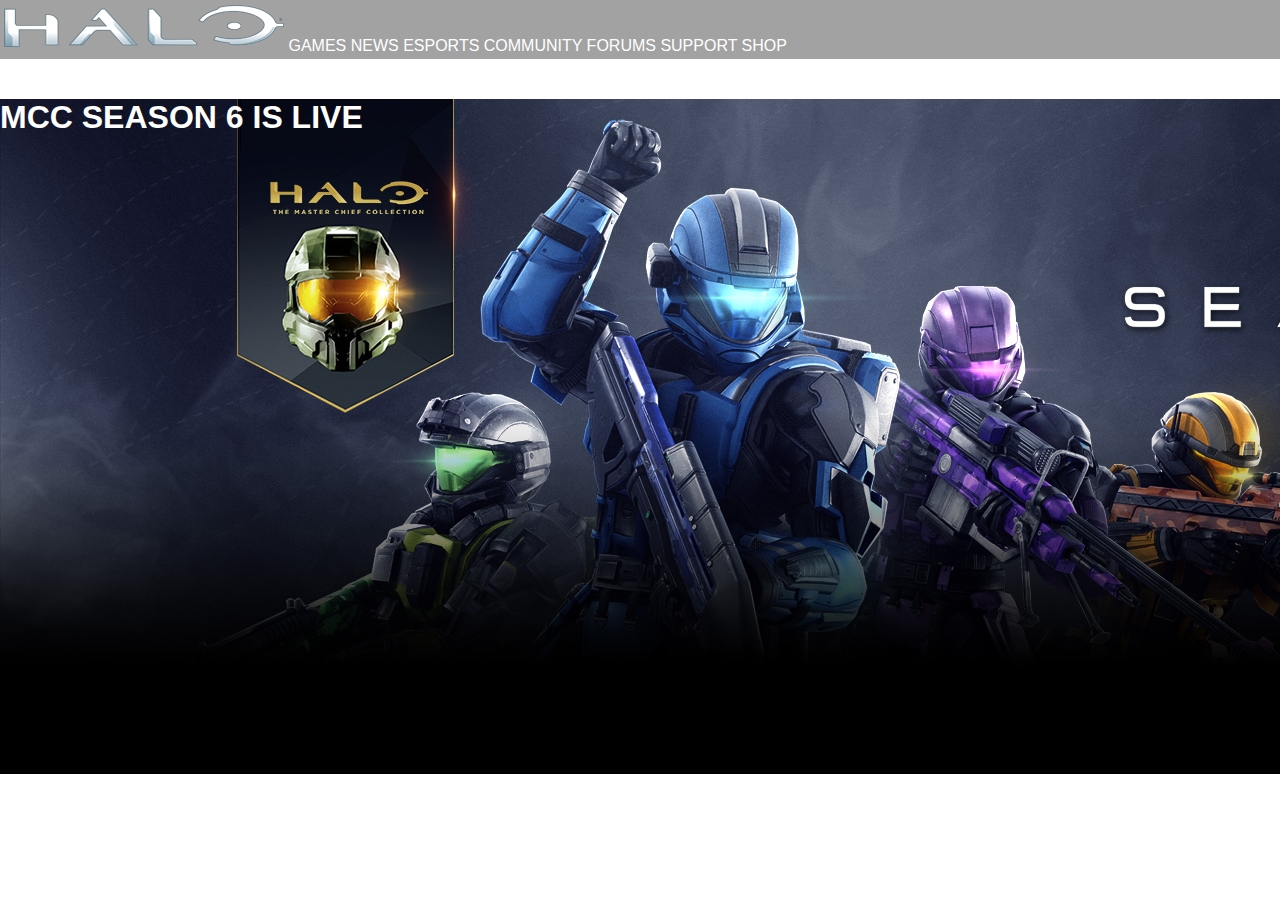
==== index.html @ d0c22069 "11:28" ====
<!DOCTYPE html>
<html lang="en">

<head>
    <link rel="icon" href="img/Logo_DIVVAC_photo-removebg-preview.png">
    <title>Halo</title>
    <link rel="stylesheet" href="index.css">
</head>

<body>
    <header>
        <section id="nav2">
        <nav> 
            <img src="assest/halologo.png">
            <a href="#hero">GAMES</a>
            <a href="#somos-divvac">NEWS</a>
            <a href="#nuestros-servicios">ESPORTS</a>
            <a href="#portafolios">COMMUNITY</a>
            <a href="#contactos">FORUMS</a>
            <a href="#">SUPPORT</a>
            <a href="#">SHOP</a>
        </nav>
    </section>

        <section id="hero">
            <h1>MCC SEASON 6 IS LIVE</h1>
        </section>
        </div>

    </header>
</body>

</html>
---- index.css ----
*{
    color: white;
    font-family: 'Franklin Gothic Medium', 'Arial Narrow', Arial, sans-serif;
}

#nav2 a{
    text-decoration: none;
}

#nav2{
    background-color: rgba(0, 0, 0, 0.363);
    padding: 4px;
    margin: -8px;

}

#hero {
    background-image: url(assest/banner.jpg);
    width: 1920px;
    height: 675px;
    margin-top: -60px;
    margin-left: -8px;
}

#hero h1{
    margin-top: 100px;
}
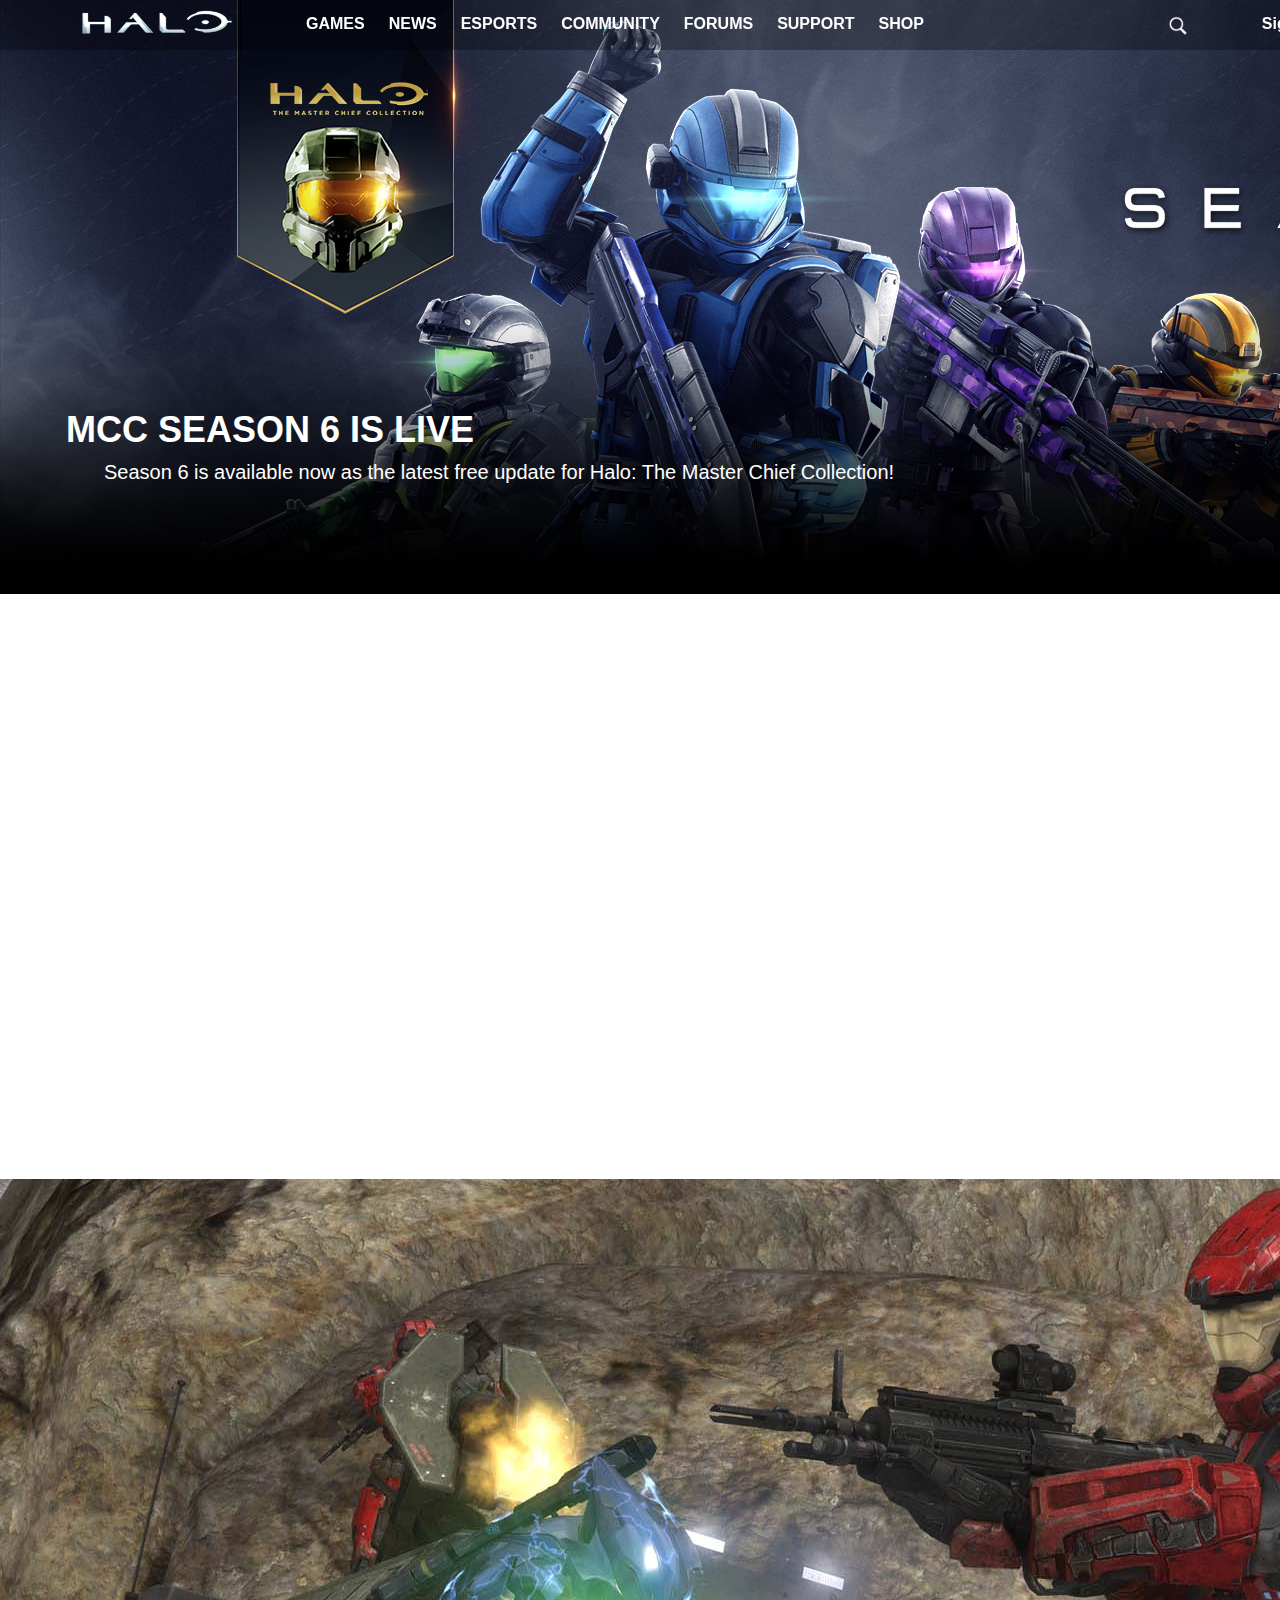
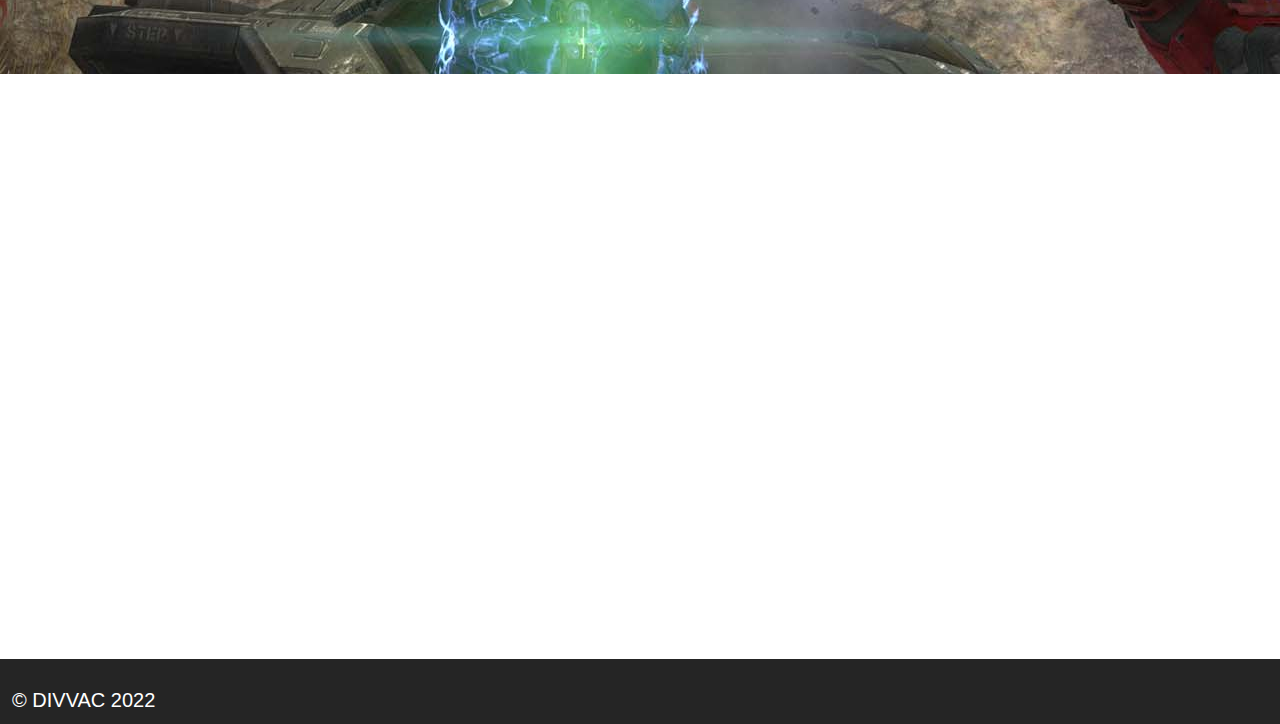
==== commit 55fa4402: "12:30" ====
--- a/index.html
+++ b/index.html
@@ -2,32 +2,70 @@
 <html lang="en">
 
 <head>
-    <link rel="icon" href="img/Logo_DIVVAC_photo-removebg-preview.png">
-    <title>Halo</title>
+    <link rel="icon" href=".-.">
+    <title>Halo Prueba</title>
     <link rel="stylesheet" href="index.css">
 </head>
 
 <body>
     <header>
-        <section id="nav2">
-        <nav> 
-            <img src="assest/halologo.png">
-            <a href="#hero">GAMES</a>
-            <a href="#somos-divvac">NEWS</a>
-            <a href="#nuestros-servicios">ESPORTS</a>
-            <a href="#portafolios">COMMUNITY</a>
-            <a href="#contactos">FORUMS</a>
-            <a href="#">SUPPORT</a>
-            <a href="#">SHOP</a>
-        </nav>
-    </section>
-
-        <section id="hero">
-            <h1>MCC SEASON 6 IS LIVE</h1>
-        </section>
+        <div class="container">
+            <div class="logo">
+                <a href="index.html"> <img src="assest/halologo.png"></a>
+            </div>
+            <div class="navsss">
+            <nav>
+                <a href="#">GAMES</a>
+                <a href="#">NEWS</a>
+                <a href="#">ESPORTS</a>
+                <a href="#">COMMUNITY</a>
+                <a href="#">FORUMS</a>
+                <a href="#">SUPPORT</a>
+                <a href="#">SHOP</a>
+            </nav>
+        </div>
+            <div class="lupa">
+                <a href="index.html"> <img src="assest/image.png" width="20px" height="20px"></a>
+            </div>
+            <div class="sign">
+            <nav>
+                <a href="#">Sign In</a>
+            </nav>
+        </div>
         </div>
 
     </header>
+
+    <section id="hero">
+        <h1>MCC SEASON 6 IS LIVE</h1>
+        <p>Season 6 is available now as the latest free update for
+            Halo: The Master Chief Collection!
+        </p>
+    </section>
+    <section id="somos-divvac">
+        <div class="container">
+        
+        </div>
+    </section>
+
+    <section id="nuestros-servicios">
+        <div class="container">
+        
+        </div>
+    </section>
+
+    <section id="portafolios">
+        <div class="container">
+            
+        </div>
+    </section>
+
+    <footer>
+        <section id="contactos">
+           
+        </section>
+            <p>&copy; DIVVAC 2022</p>
+    </footer>
 </body>
 
 </html>--- a/index.css
+++ b/index.css
@@ -1,27 +1,381 @@
 *{
-    color: white;
-    font-family: 'Franklin Gothic Medium', 'Arial Narrow', Arial, sans-serif;
-}
-
-#nav2 a{
+    box-sizing: border-box;
+}
+
+html{
+    scroll-behavior: smooth;
+}
+
+body{
+    font-family: 'Trebuchet MS', 'Lucida Sans Unicode', 'Lucida Grande', 'Lucida Sans', Arial, sans-serif;
+    margin: 0;
+}
+
+h1{ font-size: 2.25em;}
+h2{ font-size: 2.7em;}
+h3{ font-size: 2em;}
+p{ font-size: 1.25em;}
+ul{ list-style: none;}
+li{ font-size: 1.25em;}
+
+.container{
+    max-width: 800px;
+    margin: auto;
+}
+
+.color-acento{ color:blueviolet; }
+
+header{
+    background-color: rgba(0, 0, 0, 0.295);
+}
+
+header .logo{
+        background-size: cover;
+        background-position: center center;
+}
+
+.logo img {
+    max-height: 150px;
+    max-width: 150px; 
+    margin-left: -170px;
+}
+
+header .container{
+    display: flex;
+    flex-direction: column;
+    align-items: center;
+}
+
+header nav{
+    display: flex;
+    flex-direction: column;
+    text-align: center;
+    padding: 50px;
+    flex-direction: row;
+        padding-bottom: 0;
+        padding-right: 20px;
+}
+
+.navsss a {
+    margin-top: -40px;
+}
+
+.sign nav{
+    display: flex;
+    flex-direction: column;
+    text-align: center;
+    margin-top: -20px;
+
+}
+
+.lupa img{
+    margin-top: 5px;
+    margin-left: 200px;
+}
+
+header a{
+    white-space: nowrap;
+    padding: 5px 12px;
+    margin-top: -30px;
     text-decoration: none;
-}
-
-#nav2{
-    background-color: rgba(0, 0, 0, 0.363);
-    padding: 4px;
-    margin: -8px;
-
-}
-
-#hero {
-    background-image: url(assest/banner.jpg);
-    width: 1920px;
-    height: 675px;
-    margin-top: -60px;
-    margin-left: -8px;
+    font-weight: bold;
+    color: white;
+}
+
+header a:hover{
+    color: rgb(128, 128, 128);
+}
+
+a{
+    text-decoration: none;
+    color: rgb(255, 255, 255);
+}
+
+#hero{
+    display: flex;
+    align-items: center;
+    justify-content: center;
+    height: 66vh;
+    background-image: url("assest/banner.jpg");
 }
 
 #hero h1{
-    margin-top: 100px;
-}+    white-space: nowrap;
+    color: white;
+    margin-top: 290px;
+    margin-left: -320px;
+}
+
+#hero p{
+    white-space: nowrap;
+    color: white;
+    margin-top: 370px;
+    margin-left: -370px;
+}
+
+#somos-divvac .container{
+    text-align: center;
+    padding: 250px 12px;
+}
+
+#nuestros-servicios{
+    background-image: url(assest/halo-rojo.jpg);
+    height: 55vh;
+    color: white;
+    text-align: center;
+}
+
+#nuestros-servicios .container{
+    padding: 60px 12px;
+}
+
+#nuestros-servicios h2{
+    margin-top: 0;
+    font-size: 3.2em;
+}
+
+#nuestros-servicios p{
+    display: none;
+}
+
+#nuestros-servicios .carta{
+    background-position: center center;
+    background-size: cover;
+    padding: 40px 0px;
+    margin: 70px 30px;
+    border-radius: 15px;
+}
+
+#portafolios{
+    background-color: rgb(255, 255, 255);
+    color: white;
+    text-align: center;
+    height: 65vh;
+}
+
+#portafolios .container{
+    padding: 200px 12px;
+}
+
+#portafolios h2{
+    margin-top: 0;
+    font-size: 3.2em;
+}
+
+#portafolios p{
+    display: none;
+}
+
+#portafolios .carta{
+    background-position: center center;
+    background-size: cover;
+    padding: 50px 0px;
+    margin: 10px;
+    border-radius: 15px;
+}
+
+#contactos button{
+    font-size: 5vw;
+}
+
+
+footer{
+    background-color: rgb(37, 37, 37);
+}
+
+footer p{
+    margin: 0;
+    padding: 12px;
+    color: rgb(255, 255, 255);
+}
+
+footer .container{
+    height: 150px;
+    display: flex;
+    justify-content: center;
+    align-items: flex-end;
+    box-shadow: #000000;
+}
+
+@media (min-width: 850px){
+    header{
+        position: fixed;
+        width: 100%;
+    }
+
+    header .container{
+        flex-direction: row;
+        justify-content: space-between;
+    }
+    
+    #somos-divvac {
+        height: 65vh;
+        }
+
+
+    #somos-divvac .container{
+        display: flex;
+        justify-content: space-evenly;
+    }
+
+    #somos-divvac .texto{
+        width: 50%;
+        max-width: 600px;
+        text-align: initial;
+        padding-left: 30px;
+        display: flex;
+        flex-direction: column;
+        justify-content: center;
+    }
+
+    #nuestros-servicios .programas{
+        display: flex;
+        justify-content: center;
+    }
+
+    #nuestos-servicios button{
+        text-decoration: none;
+        color: rgb(255, 255, 255);
+    }
+
+    #nuestros-servicios p{
+        display: block;
+        margin-top: 30px;
+    }
+
+    #nuestros-servicios h2{
+        font-size: 4em;
+    }
+
+    #nuestros-servicios h3{
+        margin-top: -45px;
+    }
+    
+    #nuestros-servicios p{
+        display: block;
+        margin-bottom: 20px;
+        color: #c2c2c2;
+    }
+
+    #portafolios .programas{
+        display: flex;
+        justify-content: center;
+    }
+
+    #portafolios p{
+        display: block;
+        margin-top: 40px;
+        color: #c2c2c2;
+    }
+
+    #portafolios h2{
+        font-size: 4em;
+    }
+
+    #portafolios h3{
+        margin-top: 0;
+    }
+
+    #contactos{
+        text-shadow: 0 0 20px rgb(19, 20, 19); 
+        height: 2vh;
+    }
+
+    #contactos .container {
+        text-align: center;
+    }
+
+    #contactos table{
+        margin-left: 800px;
+        margin-top: -210px;
+        text-align: left;
+        color: rgb(255, 255, 255);
+    }
+
+    #contactos p{
+        margin-left: 1400px;
+        margin-top: -140px;
+        text-align: left;
+        color: rgb(255, 255, 255);
+        font-size: 1em;
+        
+    }
+
+    #contactos a{
+        text-decoration: none;
+        color: rgb(255, 255, 255);
+    }
+
+    #contactos textarea{
+        margin-left: 1400px;
+        margin-top: 10px;
+        text-align: left;
+        border-radius: 10px;
+        box-shadow: 0 0 20px rgb(19, 20, 19);
+    }
+
+    #contactos .logo-final{
+        background-image: url("img/image.png");
+            background-size: cover;
+            background-position: center center;
+            height: 300px;
+            width: 300px; 
+            margin-left: 230px;
+            margin-top: 0px;
+
+    }
+
+    #contactos h3{
+        font-size: 3em;
+        text-align: center;
+        margin-bottom: 30px;
+    }
+
+    #contactos ul{
+        margin-left: 100px;
+    }
+
+    #contactos h2{
+        font-size: 5em;
+        text-align: center;
+    }
+
+    #contactos h4{
+        font-size: 0.50em;
+        margin-left: -5px;
+        margin-top: 0px;
+    }
+
+    #contactos button{
+        margin-left: 1507px;
+        margin-top: 10px;
+        max-width: 300px;
+        max-height: 40px;
+        color: rgb(255, 255, 255);
+    }
+
+
+    #contactos button{
+        font-size: 2em;
+    }
+
+    footer .container{
+        justify-content: flex-end;
+        margin-left: 1400px;
+        margin-top: -100px;
+
+    }
+
+}
+
+@media (min-width: 1200px) {
+    #portafolios{
+        background-position-x: calc(100vw - 800px);
+    }
+}
+
+    @media (min-width: 1200px) {
+        #contactos{
+            background-position-x: calc(100vw - 800px);
+        }
+    }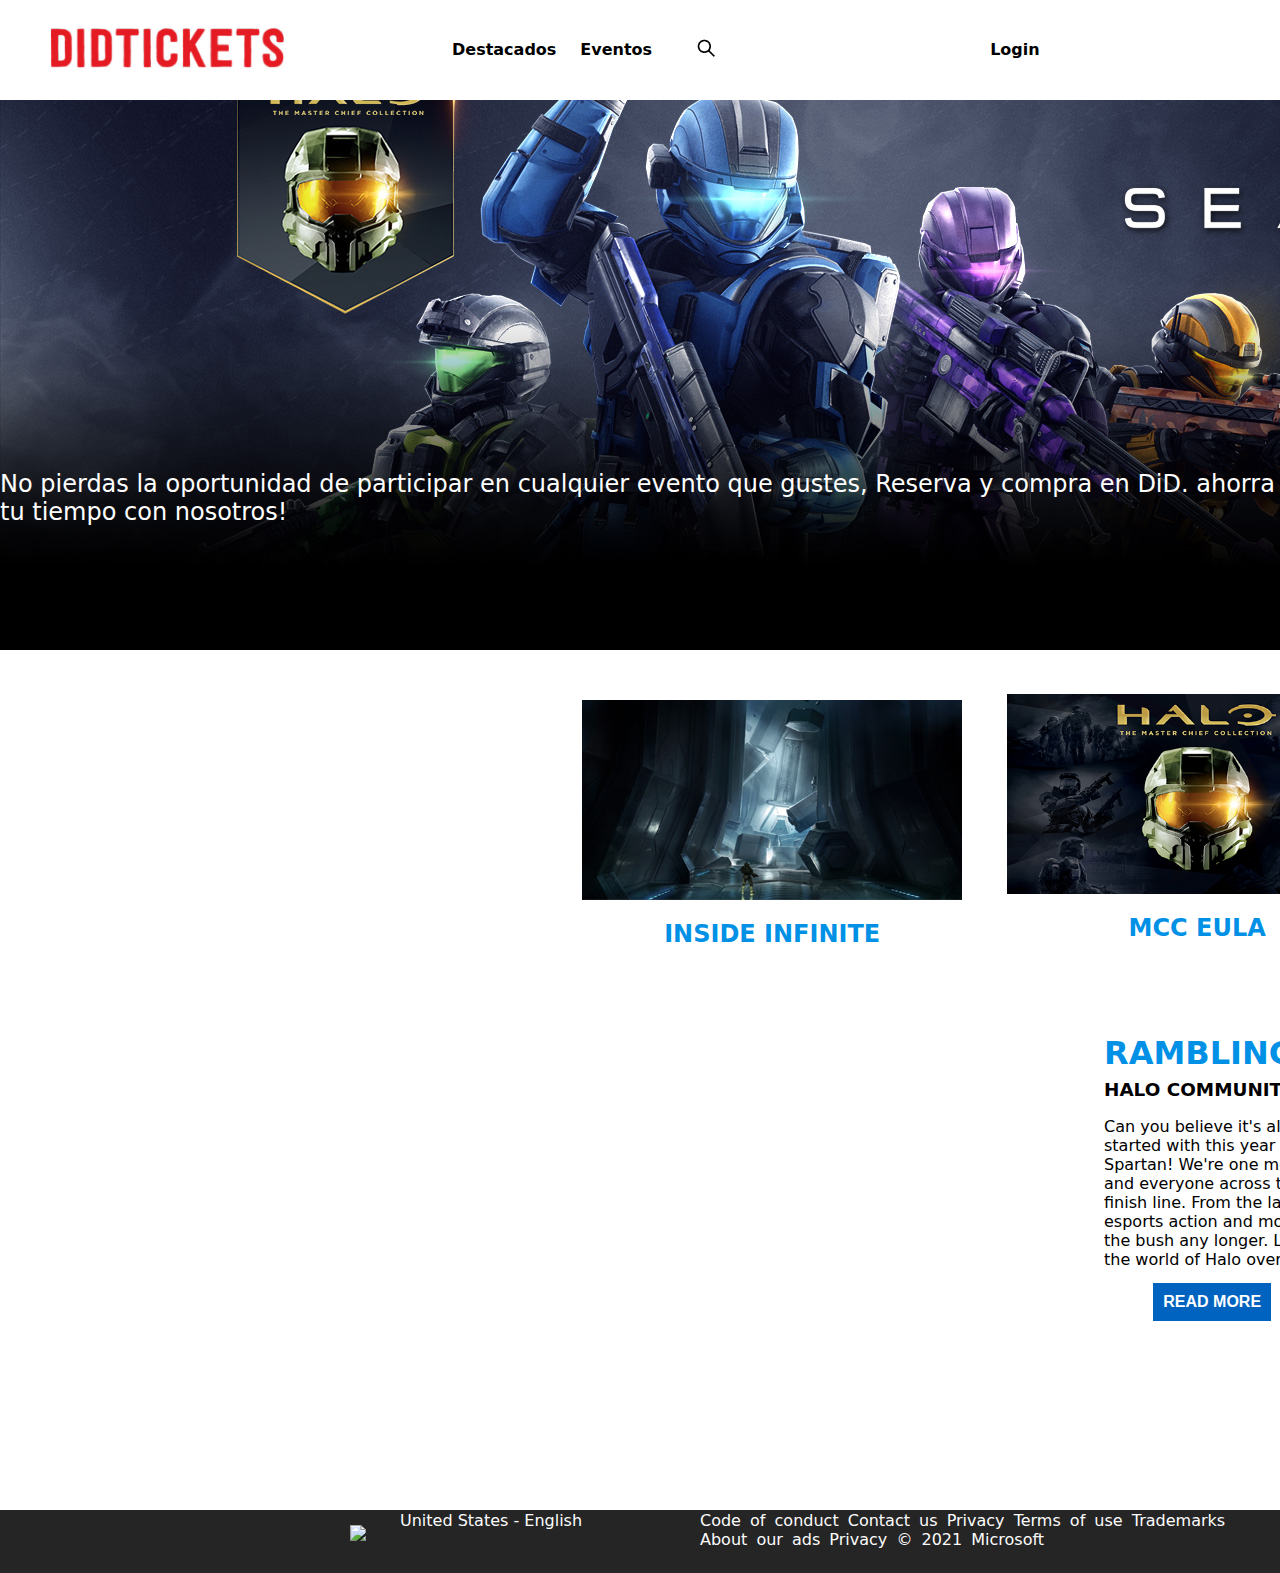
==== commit d4c6c1f4: "11" ====
--- a/index.html
+++ b/index.html
@@ -1,71 +1,107 @@
-<!DOCTYPE html>
-<html lang="en">
-
-<head>
-    <link rel="icon" href=".-.">
-    <title>Halo Prueba</title>
-    <link rel="stylesheet" href="index.css">
-</head>
-
-<body>
-    <header>
-        <div class="container">
-            <div class="logo">
-                <a href="index.html"> <img src="assest/halologo.png"></a>
-            </div>
-            <div class="navsss">
-            <nav>
-                <a href="#">GAMES</a>
-                <a href="#">NEWS</a>
-                <a href="#">ESPORTS</a>
-                <a href="#">COMMUNITY</a>
-                <a href="#">FORUMS</a>
-                <a href="#">SUPPORT</a>
-                <a href="#">SHOP</a>
-            </nav>
-        </div>
-            <div class="lupa">
-                <a href="index.html"> <img src="assest/image.png" width="20px" height="20px"></a>
-            </div>
-            <div class="sign">
-            <nav>
-                <a href="#">Sign In</a>
-            </nav>
-        </div>
-        </div>
-
-    </header>
-
-    <section id="hero">
-        <h1>MCC SEASON 6 IS LIVE</h1>
-        <p>Season 6 is available now as the latest free update for
-            Halo: The Master Chief Collection!
-        </p>
-    </section>
-    <section id="somos-divvac">
-        <div class="container">
-        
-        </div>
-    </section>
-
-    <section id="nuestros-servicios">
-        <div class="container">
-        
-        </div>
-    </section>
-
-    <section id="portafolios">
-        <div class="container">
-            
-        </div>
-    </section>
-
-    <footer>
-        <section id="contactos">
-           
-        </section>
-            <p>&copy; DIVVAC 2022</p>
-    </footer>
-</body>
-
+<!DOCTYPE html>
+<html lang="en">
+
+<head>
+    <link rel="icon" href="assest/favicon.ico">
+    <title>DiDtickets.cl - Sitio Oficial de Ventas de Entradas</title>
+    <link rel="stylesheet" href="index.css">
+</head>
+
+<body>
+    <header>
+        <div class="container">
+            <div class="logo">
+                <a href="index.html"> <img src="assest/halologo.png"></a>
+            </div>
+            <div class="navsss">
+            <nav>
+                <a href="#">Destacados</a>
+                <a href="#">Eventos</a>
+            </nav>
+        </div>
+            <div class="lupa">
+                <a href="index.html"> <img src="assest/image.png" width="20px" height="20px"></a>
+            </div>
+            <div class="sign">
+            <nav>
+                <a href="#">Login</a>
+            </nav>
+        </div>
+        </div>
+
+    </header>
+
+
+    <section id="hero">
+        <p>No pierdas la
+            oportunidad de
+            participar en
+            cualquier evento
+            que gustes,
+            Reserva y
+            compra en DiD.
+            ahorra tu tiempo
+            con nosotros!</p>
+    </div>
+    
+
+
+    </section>
+    <section id="hero2">
+        <div class="container">
+            <div class="footers">
+            <div class="foot1"><img src="assest/footer1.jpg">
+                <h1>INSIDE INFINITE</h1>
+            </div>
+            <div class="foot2"><img src="assest/footer2.jpg">
+                <h1>MCC EULA</h1>
+            </div>
+            <div class="foot3"><img src="assest/footer3.jpg">
+                <h1>SUNSETTING XBOX 360 GAME SERVICES</h1>
+            </div>
+            <div class="foot4">
+                <h2>RAMBLING RAVEN</h2>
+                <h3>HALO COMMUNITY UPDATE</h3>
+            </div>
+            <div class="parrafo4">
+                <p>Can you believe it's already mid-April? It still feels
+                    like we're just getting started with this year so I guess
+                    that goes to show that time stops fot no Spartan! We're one
+                    month closer to that tantalizing Fall 2021 designation and
+                    everyone across the studio is working hard to get us across
+                    the finish line. From the latest Inside Infinite to MCC's
+                    Season 6 to some HCS esports action and more, there's a lot
+                    to recap so we won't beat around the bush any longer. Let's
+                    look back and see what has been going on in the world of Halo
+                    over the last month or so!
+                </p>
+            </div>
+            <div class="button-footer">
+            <button>READ MORE</button>
+        </div>
+            </div>
+    </div>
+    </section>
+
+    <footer>
+        <div class="idioma">
+            <img src="assest/iconworld.png">
+        <p>United States - English</p>
+    </div>
+        <div class="ultimo">
+        <p>Code of conduct
+        Contact us
+        Privacy
+        Terms of use
+        Trademarks
+        About our ads
+        Privacy
+        &copy; 2021 Microsoft</p>
+    </div>
+    <div class="img-final">
+        <img src="assest/logo-microsoft.png">
+    </div>
+    </footer>
+</body>
+
 </html>--- a/index.css
+++ b/index.css
@@ -1,381 +1,384 @@
-*{
-    box-sizing: border-box;
-}
-
-html{
-    scroll-behavior: smooth;
-}
-
-body{
-    font-family: 'Trebuchet MS', 'Lucida Sans Unicode', 'Lucida Grande', 'Lucida Sans', Arial, sans-serif;
-    margin: 0;
-}
-
-h1{ font-size: 2.25em;}
-h2{ font-size: 2.7em;}
-h3{ font-size: 2em;}
-p{ font-size: 1.25em;}
-ul{ list-style: none;}
-li{ font-size: 1.25em;}
-
-.container{
-    max-width: 800px;
-    margin: auto;
-}
-
-.color-acento{ color:blueviolet; }
-
-header{
-    background-color: rgba(0, 0, 0, 0.295);
-}
-
-header .logo{
-        background-size: cover;
-        background-position: center center;
-}
-
-.logo img {
-    max-height: 150px;
-    max-width: 150px; 
-    margin-left: -170px;
-}
-
-header .container{
-    display: flex;
-    flex-direction: column;
-    align-items: center;
-}
-
-header nav{
-    display: flex;
-    flex-direction: column;
-    text-align: center;
-    padding: 50px;
-    flex-direction: row;
-        padding-bottom: 0;
-        padding-right: 20px;
-}
-
-.navsss a {
-    margin-top: -40px;
-}
-
-.sign nav{
-    display: flex;
-    flex-direction: column;
-    text-align: center;
-    margin-top: -20px;
-
-}
-
-.lupa img{
-    margin-top: 5px;
-    margin-left: 200px;
-}
-
-header a{
-    white-space: nowrap;
-    padding: 5px 12px;
-    margin-top: -30px;
-    text-decoration: none;
-    font-weight: bold;
-    color: white;
-}
-
-header a:hover{
-    color: rgb(128, 128, 128);
-}
-
-a{
-    text-decoration: none;
-    color: rgb(255, 255, 255);
-}
-
-#hero{
-    display: flex;
-    align-items: center;
-    justify-content: center;
-    height: 66vh;
-    background-image: url("assest/banner.jpg");
-}
-
-#hero h1{
-    white-space: nowrap;
-    color: white;
-    margin-top: 290px;
-    margin-left: -320px;
-}
-
-#hero p{
-    white-space: nowrap;
-    color: white;
-    margin-top: 370px;
-    margin-left: -370px;
-}
-
-#somos-divvac .container{
-    text-align: center;
-    padding: 250px 12px;
-}
-
-#nuestros-servicios{
-    background-image: url(assest/halo-rojo.jpg);
-    height: 55vh;
-    color: white;
-    text-align: center;
-}
-
-#nuestros-servicios .container{
-    padding: 60px 12px;
-}
-
-#nuestros-servicios h2{
-    margin-top: 0;
-    font-size: 3.2em;
-}
-
-#nuestros-servicios p{
-    display: none;
-}
-
-#nuestros-servicios .carta{
-    background-position: center center;
-    background-size: cover;
-    padding: 40px 0px;
-    margin: 70px 30px;
-    border-radius: 15px;
-}
-
-#portafolios{
-    background-color: rgb(255, 255, 255);
-    color: white;
-    text-align: center;
-    height: 65vh;
-}
-
-#portafolios .container{
-    padding: 200px 12px;
-}
-
-#portafolios h2{
-    margin-top: 0;
-    font-size: 3.2em;
-}
-
-#portafolios p{
-    display: none;
-}
-
-#portafolios .carta{
-    background-position: center center;
-    background-size: cover;
-    padding: 50px 0px;
-    margin: 10px;
-    border-radius: 15px;
-}
-
-#contactos button{
-    font-size: 5vw;
-}
-
-
-footer{
-    background-color: rgb(37, 37, 37);
-}
-
-footer p{
-    margin: 0;
-    padding: 12px;
-    color: rgb(255, 255, 255);
-}
-
-footer .container{
-    height: 150px;
-    display: flex;
-    justify-content: center;
-    align-items: flex-end;
-    box-shadow: #000000;
-}
-
-@media (min-width: 850px){
-    header{
-        position: fixed;
-        width: 100%;
-    }
-
-    header .container{
-        flex-direction: row;
-        justify-content: space-between;
-    }
-    
-    #somos-divvac {
-        height: 65vh;
-        }
-
-
-    #somos-divvac .container{
-        display: flex;
-        justify-content: space-evenly;
-    }
-
-    #somos-divvac .texto{
-        width: 50%;
-        max-width: 600px;
-        text-align: initial;
-        padding-left: 30px;
-        display: flex;
-        flex-direction: column;
-        justify-content: center;
-    }
-
-    #nuestros-servicios .programas{
-        display: flex;
-        justify-content: center;
-    }
-
-    #nuestos-servicios button{
-        text-decoration: none;
-        color: rgb(255, 255, 255);
-    }
-
-    #nuestros-servicios p{
-        display: block;
-        margin-top: 30px;
-    }
-
-    #nuestros-servicios h2{
-        font-size: 4em;
-    }
-
-    #nuestros-servicios h3{
-        margin-top: -45px;
-    }
-    
-    #nuestros-servicios p{
-        display: block;
-        margin-bottom: 20px;
-        color: #c2c2c2;
-    }
-
-    #portafolios .programas{
-        display: flex;
-        justify-content: center;
-    }
-
-    #portafolios p{
-        display: block;
-        margin-top: 40px;
-        color: #c2c2c2;
-    }
-
-    #portafolios h2{
-        font-size: 4em;
-    }
-
-    #portafolios h3{
-        margin-top: 0;
-    }
-
-    #contactos{
-        text-shadow: 0 0 20px rgb(19, 20, 19); 
-        height: 2vh;
-    }
-
-    #contactos .container {
-        text-align: center;
-    }
-
-    #contactos table{
-        margin-left: 800px;
-        margin-top: -210px;
-        text-align: left;
-        color: rgb(255, 255, 255);
-    }
-
-    #contactos p{
-        margin-left: 1400px;
-        margin-top: -140px;
-        text-align: left;
-        color: rgb(255, 255, 255);
-        font-size: 1em;
-        
-    }
-
-    #contactos a{
-        text-decoration: none;
-        color: rgb(255, 255, 255);
-    }
-
-    #contactos textarea{
-        margin-left: 1400px;
-        margin-top: 10px;
-        text-align: left;
-        border-radius: 10px;
-        box-shadow: 0 0 20px rgb(19, 20, 19);
-    }
-
-    #contactos .logo-final{
-        background-image: url("img/image.png");
-            background-size: cover;
-            background-position: center center;
-            height: 300px;
-            width: 300px; 
-            margin-left: 230px;
-            margin-top: 0px;
-
-    }
-
-    #contactos h3{
-        font-size: 3em;
-        text-align: center;
-        margin-bottom: 30px;
-    }
-
-    #contactos ul{
-        margin-left: 100px;
-    }
-
-    #contactos h2{
-        font-size: 5em;
-        text-align: center;
-    }
-
-    #contactos h4{
-        font-size: 0.50em;
-        margin-left: -5px;
-        margin-top: 0px;
-    }
-
-    #contactos button{
-        margin-left: 1507px;
-        margin-top: 10px;
-        max-width: 300px;
-        max-height: 40px;
-        color: rgb(255, 255, 255);
-    }
-
-
-    #contactos button{
-        font-size: 2em;
-    }
-
-    footer .container{
-        justify-content: flex-end;
-        margin-left: 1400px;
-        margin-top: -100px;
-
-    }
-
-}
-
-@media (min-width: 1200px) {
-    #portafolios{
-        background-position-x: calc(100vw - 800px);
-    }
-}
-
-    @media (min-width: 1200px) {
-        #contactos{
-            background-position-x: calc(100vw - 800px);
-        }
-    }+*{
+    box-sizing: border-box;
+}
+
+html{
+    scroll-behavior: smooth;
+}
+
+body{
+    font-family: system-ui, -apple-system, BlinkMacSystemFont, 'Segoe UI', Roboto, Oxygen, Ubuntu, Cantarell, 'Open Sans', 'Helvetica Neue', sans-serif;
+    margin: 0;
+}
+
+h1{ font-size: 2.25em;}
+h2{ font-size: 2.7em;}
+h3{ font-size: 2em;}
+ul{ list-style: none;}
+li{ font-size: 1.25em;}
+
+
+ button{
+    padding: 10px;
+    font-size: 1em;
+    font-weight: bold;
+    color: white;
+    background-color: rgb(0, 99, 192);
+    cursor: pointer;
+    border: #000000;
+ }
+
+ button:hover{
+    background-color: rgb(71, 97, 245)
+}
+
+ 
+.container{
+    max-width: 500px;
+    margin: auto;
+}
+
+header{
+    background-color: rgb(255, 255, 255);
+}
+
+header .logo{
+        background-size: cover;
+        background-position: center center;
+    margin-top: -80px;
+} 
+
+.logo img {
+    max-height: 250px;
+    max-width: 250px; 
+    margin-left: -360px;
+    margin-top: 80px;
+}
+
+header .container{
+    display: flex;
+    flex-direction: column;
+    align-items: center;
+}
+
+header nav{
+    display: flex;
+    flex-direction: column;
+    text-align: center;
+    padding: 50px;
+    flex-direction: row;
+        padding-bottom: 0;
+        padding-right: 20px;
+}
+
+.navsss{
+height: 100px;
+
+}
+
+.navsss a {
+    margin-top: -15px
+}
+
+.sign a {
+    margin-top: -40px;
+    margin-left: 200px;
+}
+
+header a{
+    white-space: nowrap;
+    padding: 5px 12px;
+    margin-top: -50px;
+    text-decoration: none;
+    font-weight: bold;
+    color: rgb(0, 0, 0);
+}
+
+header a:hover{
+    color: rgb(128, 128, 128);
+}
+
+a{
+    text-decoration: none;
+    color: rgb(255, 255, 255);
+}
+
+#hero{
+    display: flex;
+    align-items: center;
+    justify-content: center;
+    height: 650px;
+    background-image: url("assest/banner.jpg");
+}
+
+#hero p{
+    font-size: 1.5em;
+    color: white;
+    margin-top: 370px;
+}
+
+.buttons{
+    margin-top: 500px;
+    margin-left: -640px;
+}
+
+/* -------segundo container-------- */
+
+.footers img {
+                width: 380px;
+                height: 200px;
+            }
+            
+            .foot1 {
+                margin-top: -200px;
+                margin-left: -750px;
+            }
+            
+            .foot2 {
+                margin-left: 100px;
+                margin-top: -270px;
+            }
+            
+            .foot3 {
+                margin-left: 950px;
+                margin-top: -272px;
+            }
+
+            .foot4 {
+                background-image: url(assest/foto4.PNG);
+                width: 543px;
+                height: 307px;
+                margin-top: 100px;
+                margin-left: 122px;
+            }
+
+            .foot4 h2 {
+                margin-top: 100px;
+                margin-left: 580px;
+                white-space: nowrap;
+                color: rgb(0, 145, 230);
+                font-size: 2em;
+            }
+
+            .foot4 h3 {
+                margin-top: -20px;
+                margin-left: 580px;
+                white-space: nowrap;
+                color: rgb(0, 0, 0);
+                font-size: 1.15em;
+            }
+
+            .parrafo4 {
+                margin-top: -240px;
+                margin-left: 702px;
+                margin-right: 200px;
+                text-align: left;
+                color: rgb(0, 0, 0);
+                font-size: 1em;
+            }
+
+            .button-footer{
+                margin-top: -2px;
+                margin-left: 130px;
+            }
+
+#hero2 h1{
+    white-space: nowrap;
+    color: rgb(0, 145, 230);
+    font-size: 1.50em;
+}
+
+#hero2 .container{
+    text-align: center;
+    padding: 250px 12px;
+}
+
+/* -------tercer container-------- */
+
+.tres-container{
+    box-shadow: 10px  black;
+    text-shadow: 10px black;
+}
+
+.title1 h1 {
+                margin-top: 100px;
+                margin-left: -900px;
+                white-space: nowrap;
+                color: rgb(0, 145, 230);
+                font-size: 1.75em;
+            }
+
+            .title2 h3{
+                margin-top: -20px;
+                margin-left: -870px;
+                white-space: nowrap;
+                font-size: 1.20em;
+                color: rgb(255, 255, 255);
+            }
+
+            .title3 p{
+                margin-top: 15px;
+                margin-left: -214px;
+                margin-right: 450px;
+                text-align: left;
+                font-size: 1.20em;
+                color: rgb(255, 255, 255);
+            }
+
+            .buttons2{
+                margin-top: 30px;
+                margin-left: -730px;
+                
+            }
+
+            .caratulas{
+                margin-top: -250px;
+                margin-left: 520px;
+                box-shadow: inherit;
+            }
+
+#hero3{
+    background-image: url(assest/halo-rojo.png);
+    height: 550px;
+    color: white;
+    text-align: center;
+}
+
+#hero3 .container{
+    padding: 60px 12px;
+}
+
+/* -------cuarto container-------- */
+
+#hero4{
+    background-color: rgb(255, 255, 255);
+    color: white;
+    text-align: center;
+    height: 65vh;
+}
+
+#hero4 .container{
+    padding: 200px 12px;
+}
+
+.title11 h1 {
+                margin-top: -150px;
+                margin-left: -900px;
+                white-space: nowrap;
+                color: rgb(0, 145, 230);
+                font-size: 1.75em;
+            }
+
+            .title22 h3{
+                margin-top: -20px;
+                margin-left: -850px;
+                white-space: nowrap;
+                font-size: 1.20em;
+                color: rgb(0, 0, 0);
+            }
+
+            .title33 p{
+                margin-top: 15px;
+                margin-left: -210px;
+                margin-right: 450px;
+                text-align: left;
+                font-size: 1.20em;
+                color: rgb(0, 0, 0);
+            }
+
+            .buttons22{
+                margin-top: 30px;
+                margin-left: -740px;
+                
+            }
+
+            .caratulas{
+                margin-top: -250px;
+                margin-left: 520px;
+                box-shadow: inherit;
+            }
+
+/* -------- ultimo container ----------- */
+
+footer{
+    background-color: rgb(37, 37, 37);
+    height: 7vh;
+}
+
+footer .container{
+    display: flex;
+    justify-content: center;
+    align-items: flex-end;
+}
+
+@media (min-width: 850px){
+    header{
+        position: fixed;
+        width: 100%;
+    }
+
+    header .container{
+        flex-direction: row;
+        justify-content: space-between;
+    }
+    
+    #hero2 {
+        height: 850px;
+        }
+
+
+    #hero2 .container{
+        display: flex;
+        justify-content: space-evenly;
+    }
+
+    #hero3 .programas{
+        display: flex;
+        justify-content: center;
+    }
+
+
+    footer p{
+        color: rgb(252, 252, 252);
+        cursor: pointer;
+    }
+    
+    footer .container{
+        justify-content: flex-end;
+
+    }
+
+    .idioma img{
+        width: 30px;
+        margin-left: 350px;
+        margin-top: 17px;
+        width: 40px;
+        margin-left: 350px;
+        margin-top: 15px;
+
+    }
+
+    .idioma p{
+        margin-left: 400px;
+        margin-top: -34px;
+    }
+    
+    .idioma{
+        margin-top: 10px;
+    }
+
+    .ultimo p{
+        margin-left: 700px;
+        margin-top: -35px;
+        word-spacing: 0.25em;
+    }
+
+    .img-final img{
+        width: 150px;
+    }
+
+    .img-final{
+        margin-left: 1500px;
+        margin-top: -45px;
+    }
+}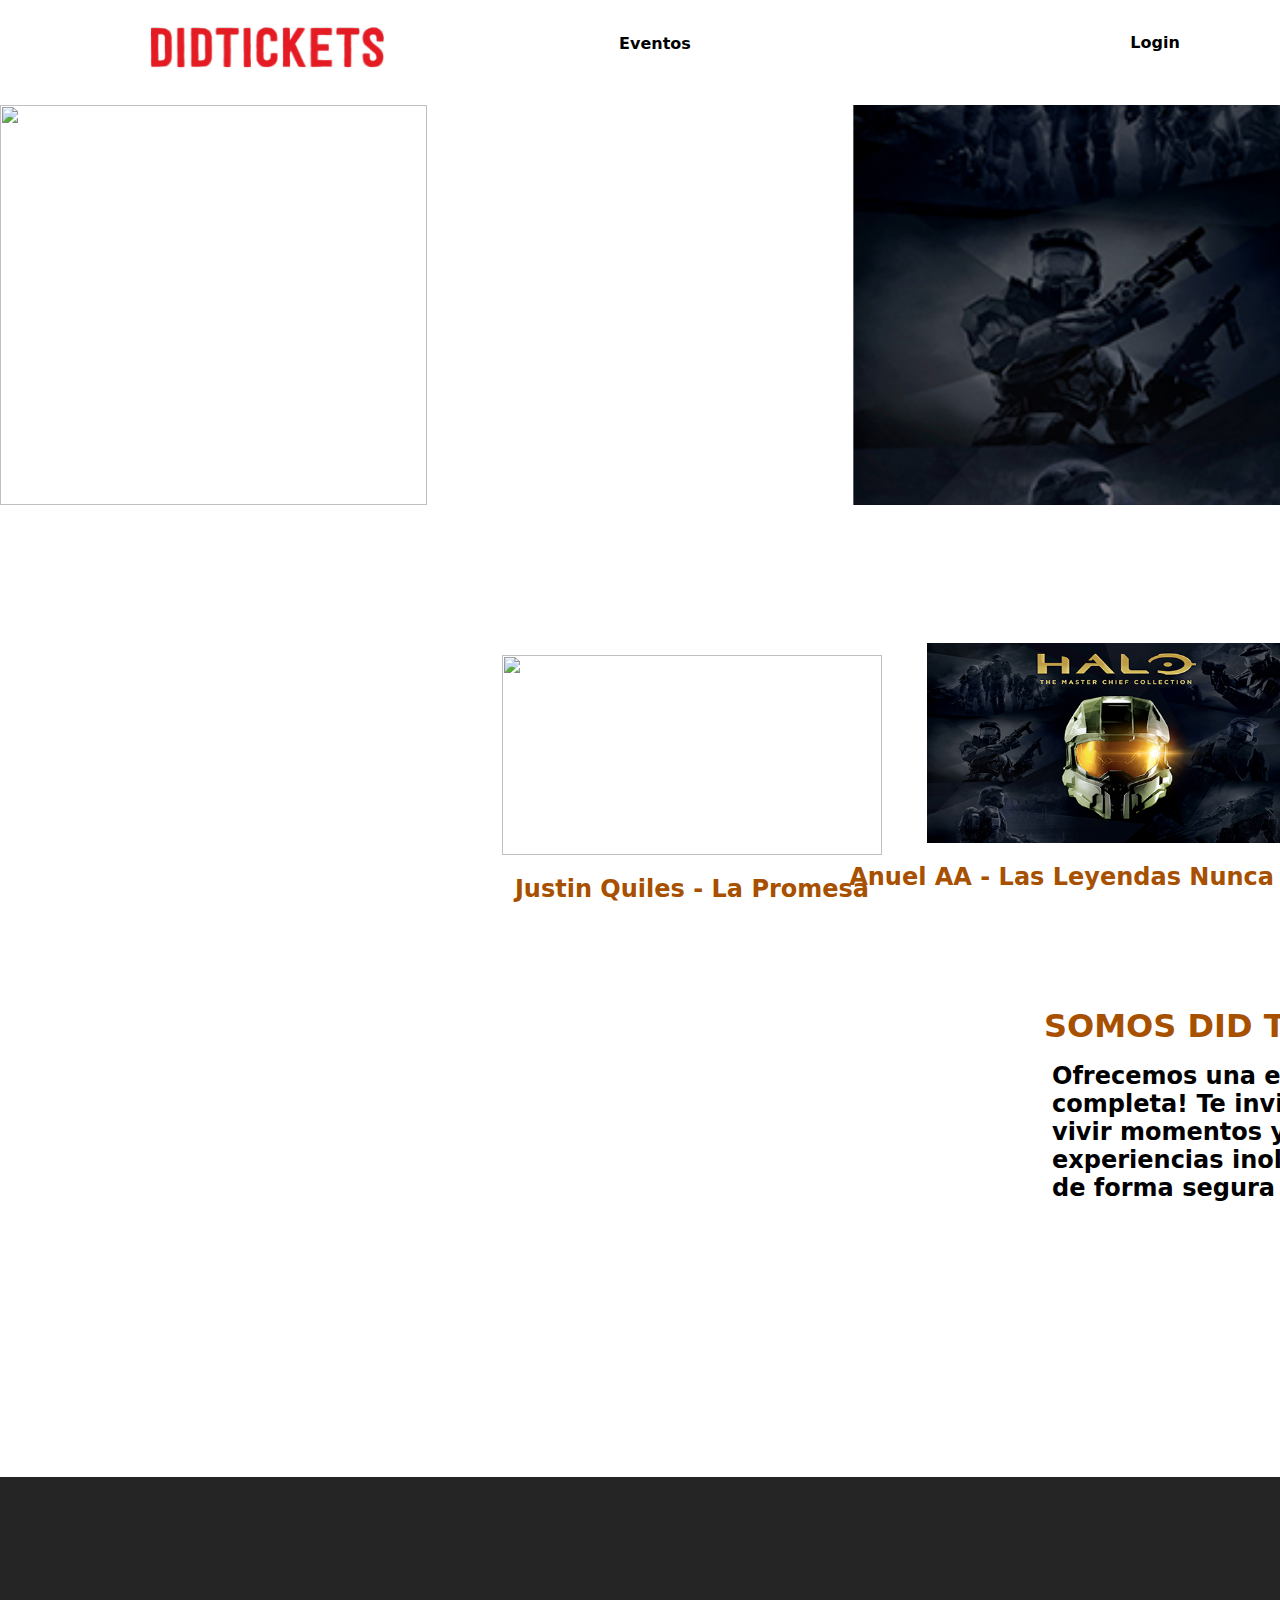
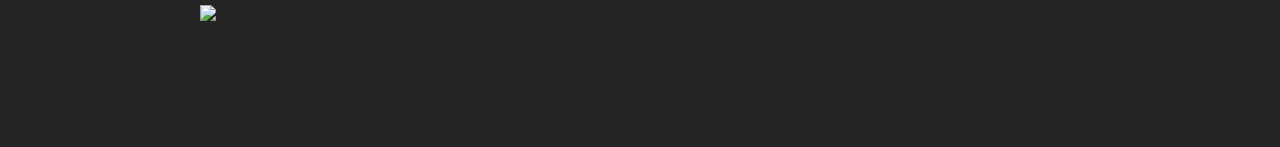
==== commit e19158bd: "1222" ====
--- a/index.html
+++ b/index.html
@@ -2,26 +2,22 @@
 <html lang="en">
 
 <head>
-    <link rel="icon" href="assest/favicon.ico">
+    <link rel="icon" href="assest/icon_did.png">
     <title>DiDtickets.cl - Sitio Oficial de Ventas de Entradas</title>
     <link rel="stylesheet" href="index.css">
 </head>
 
 <body>
-    <header>
+    <section id= "header">
         <div class="container">
             <div class="logo">
                 <a href="index.html"> <img src="assest/halologo.png"></a>
             </div>
             <div class="navsss">
             <nav>
-                <a href="#">Destacados</a>
-                <a href="#">Eventos</a>
+                <a href="#hero2">Eventos</a>
             </nav>
         </div>
-            <div class="lupa">
-                <a href="index.html"> <img src="assest/image.png" width="20px" height="20px"></a>
-            </div>
             <div class="sign">
             <nav>
                 <a href="#">Login</a>
@@ -29,77 +25,52 @@
         </div>
         </div>
 
-    </header>
+    </section>
 
 
     <section id="hero">
-        <p>No pierdas la
-            oportunidad de
-            participar en
-            cualquier evento
-            que gustes,
-            Reserva y
-            compra en DiD.
-            ahorra tu tiempo
-            con nosotros!</p>
+
+        <div class="carousel">
+            <div class="carousel-inner">
+              <img src="assest/footer1.png" class="active">
+              <img src="assest/footer2.jpg">
+              <img src="assest/footer3.jpg">
+            </div>
+          </div>
+          
     </div>
-    
-
 
     </section>
     <section id="hero2">
         <div class="container">
             <div class="footers">
-            <div class="foot1"><img src="assest/footer1.jpg">
-                <h1>INSIDE INFINITE</h1>
+            <div class="foot1"><img src="assest/footer1.png">
+                <h1>Justin Quiles - La Promesa</h1>
             </div>
             <div class="foot2"><img src="assest/footer2.jpg">
-                <h1>MCC EULA</h1>
+                <h1>Anuel AA - Las Leyendas Nunca Mueren</h1>
             </div>
             <div class="foot3"><img src="assest/footer3.jpg">
-                <h1>SUNSETTING XBOX 360 GAME SERVICES</h1>
+                <h1>Carlos Vives - El Tour de los 30</h1>
             </div>
             <div class="foot4">
-                <h2>RAMBLING RAVEN</h2>
-                <h3>HALO COMMUNITY UPDATE</h3>
+                <h2>SOMOS DID TICKETS</h2>
             </div>
-            <div class="parrafo4">
-                <p>Can you believe it's already mid-April? It still feels
-                    like we're just getting started with this year so I guess
-                    that goes to show that time stops fot no Spartan! We're one
-                    month closer to that tantalizing Fall 2021 designation and
-                    everyone across the studio is working hard to get us across
-                    the finish line. From the latest Inside Infinite to MCC's
-                    Season 6 to some HCS esports action and more, there's a lot
-                    to recap so we won't beat around the bush any longer. Let's
-                    look back and see what has been going on in the world of Halo
-                    over the last month or so!
-                </p>
-            </div>
-            <div class="button-footer">
-            <button>READ MORE</button>
-        </div>
+            <div class="fot11">
+                <h3>Ofrecemos una experiencia completa! 
+                    Te invitamos a vivir momentos y experiencias
+                    inolvidables, de forma segura y simple.</h3>
             </div>
     </div>
     </section>
 
     <footer>
-        <div class="idioma">
-            <img src="assest/iconworld.png">
-        <p>United States - English</p>
-    </div>
         <div class="ultimo">
-        <p>Code of conduct
-        Contact us
-        Privacy
-        Terms of use
-        Trademarks
-        About our ads
-        Privacy
-        &copy; 2021 Microsoft</p>
+        <p>
+        &copy; 2023 DiDtickets</p>
     </div>
     <div class="img-final">
-        <img src="assest/logo-microsoft.png">
+        <img src="assest/didremove.png">
     </div>
     </footer>
 </body>
--- a/index.css
+++ b/index.css
@@ -38,14 +38,16 @@
     margin: auto;
 }
 
-header{
+#header{
+    height: 5px;
     background-color: rgb(255, 255, 255);
 }
 
-header .logo{
+#header .logo{
         background-size: cover;
         background-position: center center;
-    margin-top: -80px;
+    margin-top: -60px;
+    margin-left: -300px;
 } 
 
 .logo img {
@@ -55,13 +57,13 @@
     margin-top: 80px;
 }
 
-header .container{
+#header .container{
     display: flex;
     flex-direction: column;
     align-items: center;
 }
 
-header nav{
+#header nav{
     display: flex;
     flex-direction: column;
     text-align: center;
@@ -71,30 +73,25 @@
         padding-right: 20px;
 }
 
-.navsss{
-height: 100px;
-
-}
-
-.navsss a {
-    margin-top: -15px
+.navsss {
+    margin-top: -100px
 }
 
 .sign a {
-    margin-top: -40px;
-    margin-left: 200px;
-}
-
-header a{
+
+    margin-left: 1000px;
+    margin-top: -80px;
+}
+
+#header a{
     white-space: nowrap;
     padding: 5px 12px;
-    margin-top: -50px;
     text-decoration: none;
     font-weight: bold;
     color: rgb(0, 0, 0);
 }
 
-header a:hover{
+#header a:hover{
     color: rgb(128, 128, 128);
 }
 
@@ -107,9 +104,60 @@
     display: flex;
     align-items: center;
     justify-content: center;
-    height: 650px;
-    background-image: url("assest/banner.jpg");
-}
+    height: 600px;
+   }
+
+.carousel {
+    position: relative;
+    width: 1000%;
+    height: 400px;
+    overflow: hidden;
+  }
+  
+  .carousel-inner {
+    display: flex;
+    width: 300%;
+    height: 100%;
+    animation: slide 5s infinite;
+  }
+  
+  .carousel-inner img {
+    width: 33.33333%;
+    height: 100%;
+    object-fit: cover;
+  }
+  
+  .carousel-inner img.active {
+    transform: translateX(0);
+  }
+  
+  .carousel-inner img:first-of-type {
+    transform: translateX(0);
+  }
+  
+  .carousel-inner img:nth-of-type(2) {
+    transform: translateX(-33.33333%);
+  }
+  
+  .carousel-inner img:last-of-type {
+    transform: translateX(-66.66666%);
+  }
+  
+  @keyframes slide {
+    0% {
+      transform: translateX(0);
+    }
+    33.33% {
+      transform: translateX(0);
+    }
+    66.66% {
+      transform: translateX(-33.33333%);
+    }
+    100% {
+      transform: translateX(-33.33333%);
+    }
+  }
+  
 
 #hero p{
     font-size: 1.5em;
@@ -136,36 +184,40 @@
             
             .foot2 {
                 margin-left: 100px;
-                margin-top: -270px;
+                margin-top: -276px;
             }
             
             .foot3 {
                 margin-left: 950px;
-                margin-top: -272px;
+                margin-top: -276px;
             }
 
             .foot4 {
-                background-image: url(assest/foto4.PNG);
-                width: 543px;
-                height: 307px;
+                background-image: url(assest/imagendid.png);
+                width: 467px;
+                height: 331px;
                 margin-top: 100px;
                 margin-left: 122px;
             }
 
             .foot4 h2 {
                 margin-top: 100px;
-                margin-left: 580px;
+                margin-left: 520px;
                 white-space: nowrap;
-                color: rgb(0, 145, 230);
+                color: rgb(167, 80, 0);
                 font-size: 2em;
             }
 
-            .foot4 h3 {
-                margin-top: -20px;
-                margin-left: 580px;
-                white-space: nowrap;
+            .fot11 h3 {
                 color: rgb(0, 0, 0);
-                font-size: 1.15em;
+                font-size: 1.5em;
+            }
+
+            .fot11 {
+                margin-top: -300px;
+                margin-left: 650px;
+                margin-right: 300px;
+                text-align: left;
             }
 
             .parrafo4 {
@@ -183,8 +235,7 @@
             }
 
 #hero2 h1{
-    white-space: nowrap;
-    color: rgb(0, 145, 230);
+    color: rgb(167, 80, 0);
     font-size: 1.50em;
 }
 
@@ -193,116 +244,11 @@
     padding: 250px 12px;
 }
 
-/* -------tercer container-------- */
-
-.tres-container{
-    box-shadow: 10px  black;
-    text-shadow: 10px black;
-}
-
-.title1 h1 {
-                margin-top: 100px;
-                margin-left: -900px;
-                white-space: nowrap;
-                color: rgb(0, 145, 230);
-                font-size: 1.75em;
-            }
-
-            .title2 h3{
-                margin-top: -20px;
-                margin-left: -870px;
-                white-space: nowrap;
-                font-size: 1.20em;
-                color: rgb(255, 255, 255);
-            }
-
-            .title3 p{
-                margin-top: 15px;
-                margin-left: -214px;
-                margin-right: 450px;
-                text-align: left;
-                font-size: 1.20em;
-                color: rgb(255, 255, 255);
-            }
-
-            .buttons2{
-                margin-top: 30px;
-                margin-left: -730px;
-                
-            }
-
-            .caratulas{
-                margin-top: -250px;
-                margin-left: 520px;
-                box-shadow: inherit;
-            }
-
-#hero3{
-    background-image: url(assest/halo-rojo.png);
-    height: 550px;
-    color: white;
-    text-align: center;
-}
-
-#hero3 .container{
-    padding: 60px 12px;
-}
-
-/* -------cuarto container-------- */
-
-#hero4{
-    background-color: rgb(255, 255, 255);
-    color: white;
-    text-align: center;
-    height: 65vh;
-}
-
-#hero4 .container{
-    padding: 200px 12px;
-}
-
-.title11 h1 {
-                margin-top: -150px;
-                margin-left: -900px;
-                white-space: nowrap;
-                color: rgb(0, 145, 230);
-                font-size: 1.75em;
-            }
-
-            .title22 h3{
-                margin-top: -20px;
-                margin-left: -850px;
-                white-space: nowrap;
-                font-size: 1.20em;
-                color: rgb(0, 0, 0);
-            }
-
-            .title33 p{
-                margin-top: 15px;
-                margin-left: -210px;
-                margin-right: 450px;
-                text-align: left;
-                font-size: 1.20em;
-                color: rgb(0, 0, 0);
-            }
-
-            .buttons22{
-                margin-top: 30px;
-                margin-left: -740px;
-                
-            }
-
-            .caratulas{
-                margin-top: -250px;
-                margin-left: 520px;
-                box-shadow: inherit;
-            }
-
 /* -------- ultimo container ----------- */
 
 footer{
     background-color: rgb(37, 37, 37);
-    height: 7vh;
+    height: 30vh;
 }
 
 footer .container{
@@ -348,37 +294,18 @@
 
     }
 
-    .idioma img{
-        width: 30px;
-        margin-left: 350px;
-        margin-top: 17px;
-        width: 40px;
-        margin-left: 350px;
-        margin-top: 15px;
-
-    }
-
-    .idioma p{
-        margin-left: 400px;
-        margin-top: -34px;
-    }
-    
-    .idioma{
-        margin-top: 10px;
-    }
-
     .ultimo p{
-        margin-left: 700px;
-        margin-top: -35px;
-        word-spacing: 0.25em;
+        margin-left:1450px;
+        word-spacing: 0.4em;
+        font-size: 1.4em;
     }
 
     .img-final img{
-        width: 150px;
+        width: 400px;
     }
 
     .img-final{
-        margin-left: 1500px;
-        margin-top: -45px;
+        margin-left: 200px;
+        margin-top: 50px;
     }
 }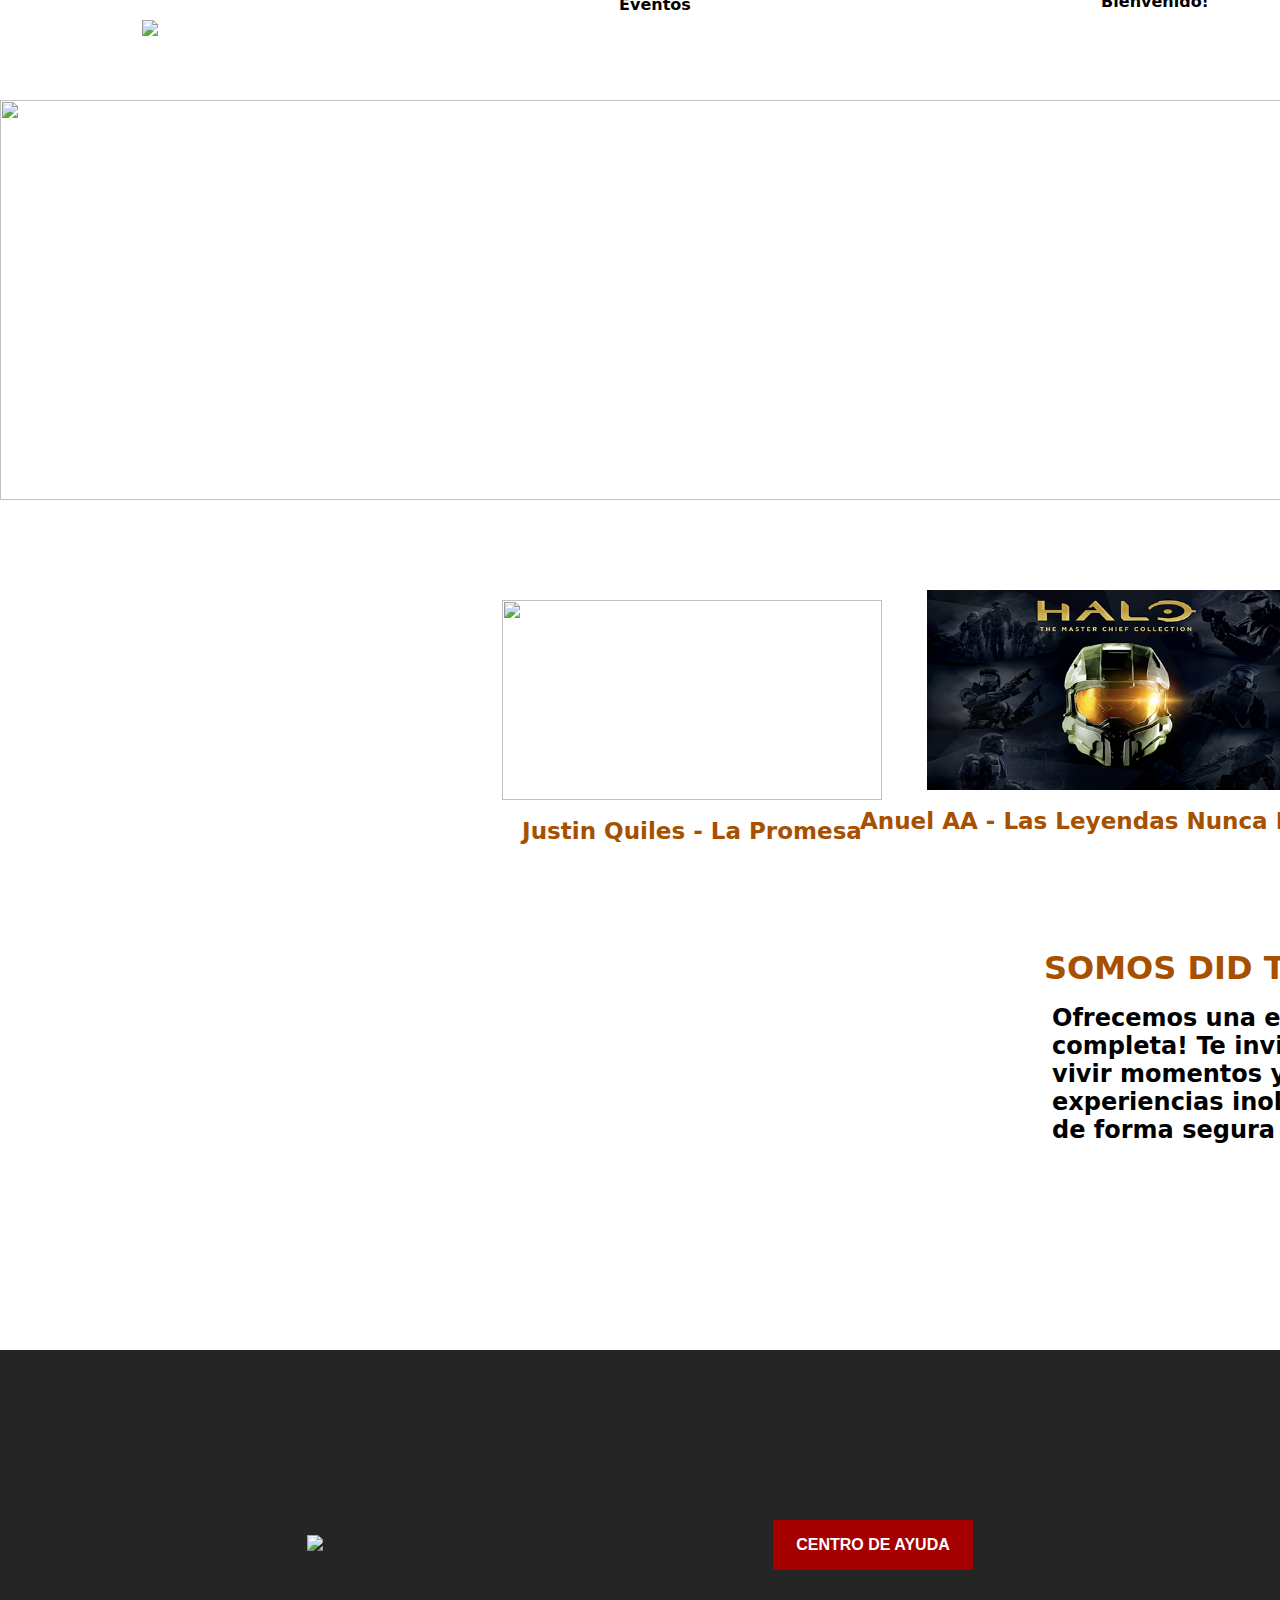
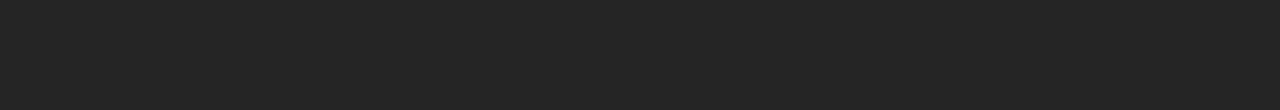
==== commit 28dcb1cf: "23" ====
--- a/index.html
+++ b/index.html
@@ -11,7 +11,7 @@
     <section id= "header">
         <div class="container">
             <div class="logo">
-                <a href="index.html"> <img src="assest/halologo.png"></a>
+                <a href="index.html"> <img src="assest/logodid.png"></a>
             </div>
             <div class="navsss">
             <nav>
@@ -20,7 +20,7 @@
         </div>
             <div class="sign">
             <nav>
-                <a href="#">Login</a>
+                <a href="#">Bienvenido!</a>
             </nav>
         </div>
         </div>
@@ -32,9 +32,9 @@
 
         <div class="carousel">
             <div class="carousel-inner">
-              <img src="assest/footer1.png" class="active">
-              <img src="assest/footer2.jpg">
-              <img src="assest/footer3.jpg">
+              <img src="assest/ruletafoot1.jpg" class="active">
+              <img src="assest/ruletafoot2.jpg">
+              <img src="assest/ruletafoot3.jpg">
             </div>
           </div>
           
@@ -44,14 +44,14 @@
     <section id="hero2">
         <div class="container">
             <div class="footers">
-            <div class="foot1"><img src="assest/footer1.png">
-                <h1>Justin Quiles - La Promesa</h1>
+            <div class="foot1"><a href="justin.html"> <img src="assest/footer1.png"></a>
+                <h1><a href="justin.html">Justin Quiles - La Promesa</a></h1>
             </div>
-            <div class="foot2"><img src="assest/footer2.jpg">
-                <h1>Anuel AA - Las Leyendas Nunca Mueren</h1>
+            <div class="foot2"><a href="anuel.html"> <img src="assest/footer2.jpg"></a>
+                <h1><a href="anuel.html">Anuel AA - Las Leyendas Nunca Mueren</a></h1>
             </div>
-            <div class="foot3"><img src="assest/footer3.jpg">
-                <h1>Carlos Vives - El Tour de los 30</h1>
+            <div class="foot3"><a href="carlos.html"> <img src="assest/footer3.jpg"></a>
+                <h1><a href="carlos.html">Carlos Vives - El Tour de los 30</a></h1>
             </div>
             <div class="foot4">
                 <h2>SOMOS DID TICKETS</h2>
@@ -63,16 +63,9 @@
             </div>
     </div>
     </section>
-
     <footer>
-        <div class="ultimo">
-        <p>
-        &copy; 2023 DiDtickets</p>
-    </div>
-    <div class="img-final">
-        <img src="assest/didremove.png">
-    </div>
+        <a href="index.html"> <img src="assest/didremove.png"></a>
+        <button type="submit=">CENTRO DE AYUDA</button>
     </footer>
 </body>
-
 </html>--- a/index.css
+++ b/index.css
@@ -18,18 +18,20 @@
 li{ font-size: 1.25em;}
 
 
- button{
-    padding: 10px;
+button{
+    height: 50px;
+    width: 200px;
     font-size: 1em;
     font-weight: bold;
     color: white;
-    background-color: rgb(0, 99, 192);
+    background-color: rgb(164, 0, 0);
     cursor: pointer;
     border: #000000;
  }
 
  button:hover{
-    background-color: rgb(71, 97, 245)
+    background-color: rgb(255, 255, 255);
+    color: rgb(0, 0, 0);
 }
 
  
@@ -39,7 +41,7 @@
 }
 
 #header{
-    height: 5px;
+    height: 0px;
     background-color: rgb(255, 255, 255);
 }
 
@@ -80,7 +82,7 @@
 .sign a {
 
     margin-left: 1000px;
-    margin-top: -80px;
+    margin-top: -82px;
 }
 
 #header a{
@@ -109,22 +111,22 @@
 
 .carousel {
     position: relative;
-    width: 1000%;
+    width: 1800px;
     height: 400px;
     overflow: hidden;
   }
-  
-  .carousel-inner {
-    display: flex;
-    width: 300%;
+
+.carousel-inner img {
+    width: 1800px;
+    height: 400px;
+    object-fit: cover;
+}
+
+.carousel-inner {
+    display: flex;
+    width: 800%;
     height: 100%;
-    animation: slide 5s infinite;
-  }
-  
-  .carousel-inner img {
-    width: 33.33333%;
-    height: 100%;
-    object-fit: cover;
+    animation: slide 15s infinite;
   }
   
   .carousel-inner img.active {
@@ -136,11 +138,11 @@
   }
   
   .carousel-inner img:nth-of-type(2) {
-    transform: translateX(-33.33333%);
+    transform: translateX(0%);
   }
   
   .carousel-inner img:last-of-type {
-    transform: translateX(-66.66666%);
+    transform: translateX(0%);
   }
   
   @keyframes slide {
@@ -178,18 +180,18 @@
             }
             
             .foot1 {
-                margin-top: -200px;
+                margin-top: -250px;
                 margin-left: -750px;
             }
             
             .foot2 {
                 margin-left: 100px;
-                margin-top: -276px;
+                margin-top: -267px;
             }
             
             .foot3 {
                 margin-left: 950px;
-                margin-top: -276px;
+                margin-top: -267px;
             }
 
             .foot4 {
@@ -234,9 +236,9 @@
                 margin-left: 130px;
             }
 
-#hero2 h1{
+#hero2 a, h1{
     color: rgb(167, 80, 0);
-    font-size: 1.50em;
+    font-size: 1.20em;
 }
 
 #hero2 .container{
@@ -248,14 +250,12 @@
 
 footer{
     background-color: rgb(37, 37, 37);
-    height: 30vh;
-}
-
-footer .container{
-    display: flex;
+    height: 40vh;
+    display: flex;
+    align-items: center;
     justify-content: center;
-    align-items: flex-end;
-}
+}
+
 
 @media (min-width: 850px){
     header{
@@ -283,29 +283,17 @@
         justify-content: center;
     }
 
-
-    footer p{
-        color: rgb(252, 252, 252);
-        cursor: pointer;
-    }
-    
-    footer .container{
-        justify-content: flex-end;
-
-    }
-
-    .ultimo p{
-        margin-left:1450px;
-        word-spacing: 0.4em;
-        font-size: 1.4em;
-    }
-
-    .img-final img{
+    footer{
+        margin-top: -100px;
+    }
+
+    footer img{
         width: 400px;
-    }
-
-    .img-final{
-        margin-left: 200px;
-        margin-top: 50px;
+        margin-top: 30px;
+    }
+
+    footer button{
+    margin-left: 450px;
+    margin-top: 30px;
     }
 }